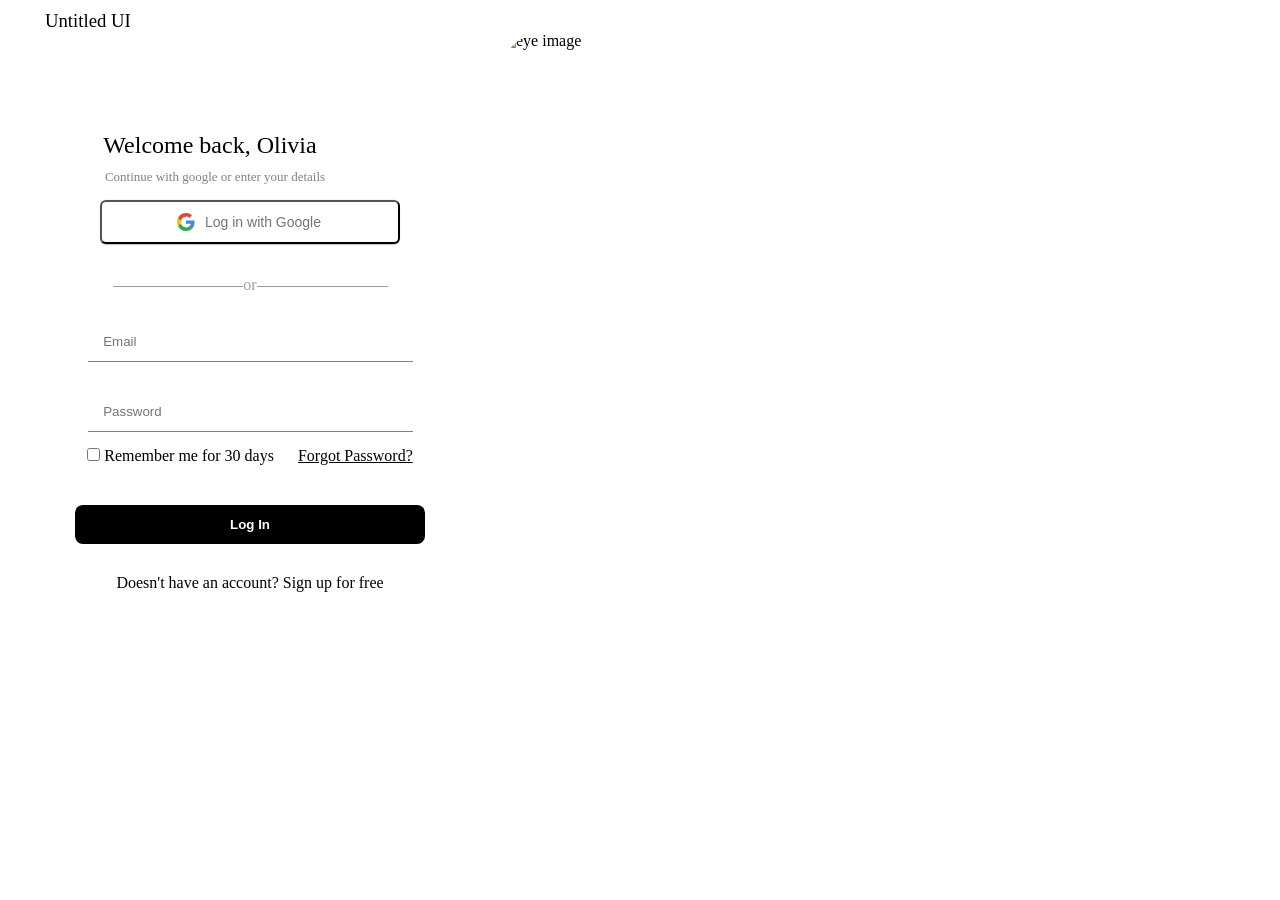
==== index.html @ 33875a8f "rename the page" ====
<!DOCTYPE html>
<html lang="en">
<head>
    <meta charset="UTF-8">
    <title>Login Form</title>
    <h3  style="font-weight: 400;" class="untitle" >Untitled UI</h3>
    <link rel="stylesheet" href="style.css">
</head>
<body>
        <div class="container">

            <form action="" class="form" >
                <h2 style="margin-right:80px;font-weight: 300;">
                    Welcome back, Olivia
                </h2>
                
                <p style="color: grey; padding-top: 10px;font-size: small;margin-right: 70px;"> 
                    Continue with google or enter your details
                </p>
                <button type="button" class="login-with-google-btn" >
                    Log in with Google
                  </button>
                  <p class="social-divider" > 
                    <span>or</span>
                </p>
                <input type="email" name="email" class="box" placeholder=" Email" style="border-bottom: 1px solid grey;">
               <input type="password" name="password"  class="box" placeholder=" Password" style="border-bottom: 1px solid grey;">
               <div class="check-action">
                <input type="checkbox" class="check">
                <span class="name">Remember me for 30 days </span>
                <a href="#"> <u>Forgot Password?</u> </a> 

               </div>
               <input type="submit" value="Log In" id="submit">
               <p class="text" style="padding-top: 30px;">
                Doesn't have an account?  Sign up for free
               </p>
            </form>

            <div class="side">
                <img src="/Users/user1/Desktop/UI Project/0_rZecOAy_WVr16810.jpeg" alt="eye image">

   
</body>
</html>
---- style.css ----
*{
    margin: 0;
    padding: 0;
    box-sizing: border-box;
    background-color: white;

}
/* Container */
.container{
    display: flex;
    height: 600px;
    width: 1000px;
    margin: auto;
    margin-top: 50px;
    margin-left: 0px;
    background-color: white;
    padding-top: 50px;

}
/* Login form*/
.form{
    display: flex;
    flex-direction: column;
    width: 50%;
    align-items: center;
    background-color: white;
}

.box{
    padding: 12px;
    width: 65%;
    margin: 15px;
    outline: none;
    border: none;
}

#submit{
    padding: 12px 30px;
    width: 70%;
    margin-top: 40px;
    background-color: black;
    color: white;
    font-weight: bold;
    border: none;
    outline: none;
    border-radius: 8px;
}
#submit:hover{
    cursor: pointer;
    background-color: #757575;
}
.form a{
    text-decoration: none;
    color: black;
    margin-top: 20px;
}

.side{
    display: flex;
    
    align-items: center;
    width: 500px;
}
.side img{
    width: 750px;
    height: 750px;
    border-top-left-radius: 45px;
    border-bottom-left-radius:45px;

}
.login-with-google-btn {   
    padding: 12px 16px 12px 42px;
    border: 10px 10px 10px 0px;
    border-radius: 6px;
    box-shadow: 0 -1px 0 rgba(0, 0, 0, .04), 0 1px 1px rgba(0, 0, 0, .25);
    
    color: #757575;
    font-size: 14px;
    font-weight: 500;
    width: 60%;
    
    background-image: url([data-uri]);
    background-color: white;
    background-repeat: no-repeat;
    background-position: 75px;
}
    
    
:active {
    background-color: #eeeeee;
  }
    
    :focus {
      outline: none;
      box-shadow: 
        0 -1px 0 rgba(0, 0, 0, .04),
        0 2px 4px rgba(0, 0, 0, .25),
        0 0 0 3px #c8dafc;
    }
.login-with-google-btn{
    margin-top: 15px;
}
span.name{
    padding-right: 20px;
}
.social-divider {
    text-align: center;
    padding-top: 60px; 
    color: rgba(128, 128, 128, 0.757);
    width: 55%;
    background-color: transparent;
    text-align: center;
    border-bottom: 1px solid #979faf;
    line-height: 0.1em;
    margin: -20px 0 20px;
    
}
.untitle{
    background-image: url(file:///Users/user1/Desktop/Screenshot%202023-01-22%20at%202.14.51%20AM.png);
    background-repeat: no-repeat;
    padding-top: 10px;
    padding-left: 45px;

}
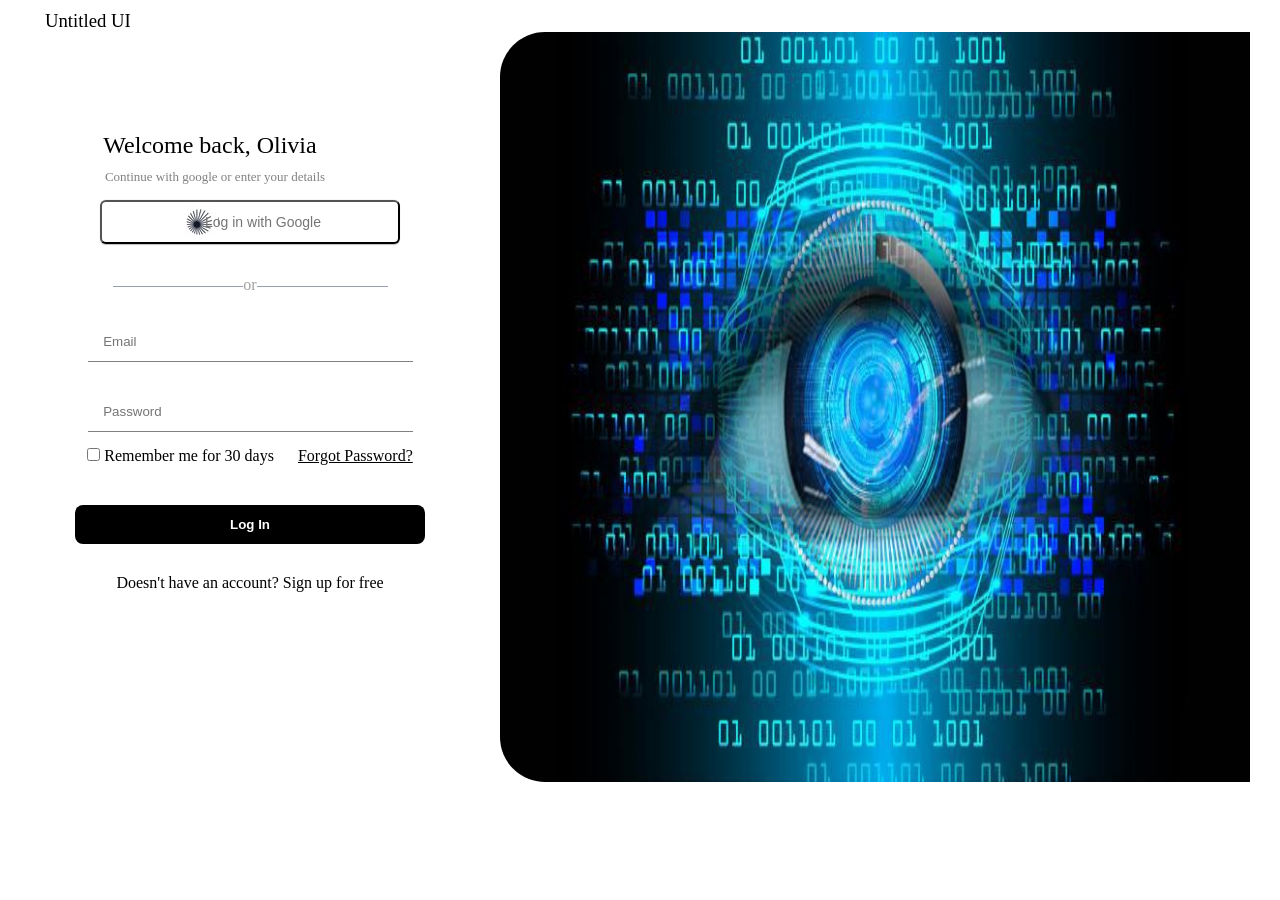
==== commit aa521984: "fix file structure" ====
--- a/index.html
+++ b/index.html
@@ -38,7 +38,7 @@
             </form>
 
             <div class="side">
-                <img src="/Users/user1/Desktop/UI Project/0_rZecOAy_WVr16810.jpeg" alt="eye image">
+                <img src="/0_rZecOAy_WVr16810.jpeg" alt="eye image">
 
    
 </body>
--- a/style.css
+++ b/style.css
@@ -79,7 +79,7 @@
     font-weight: 500;
     width: 60%;
     
-    background-image: url([data-uri]);
+    background-image: url('/icon.png');
     background-color: white;
     background-repeat: no-repeat;
     background-position: 75px;
